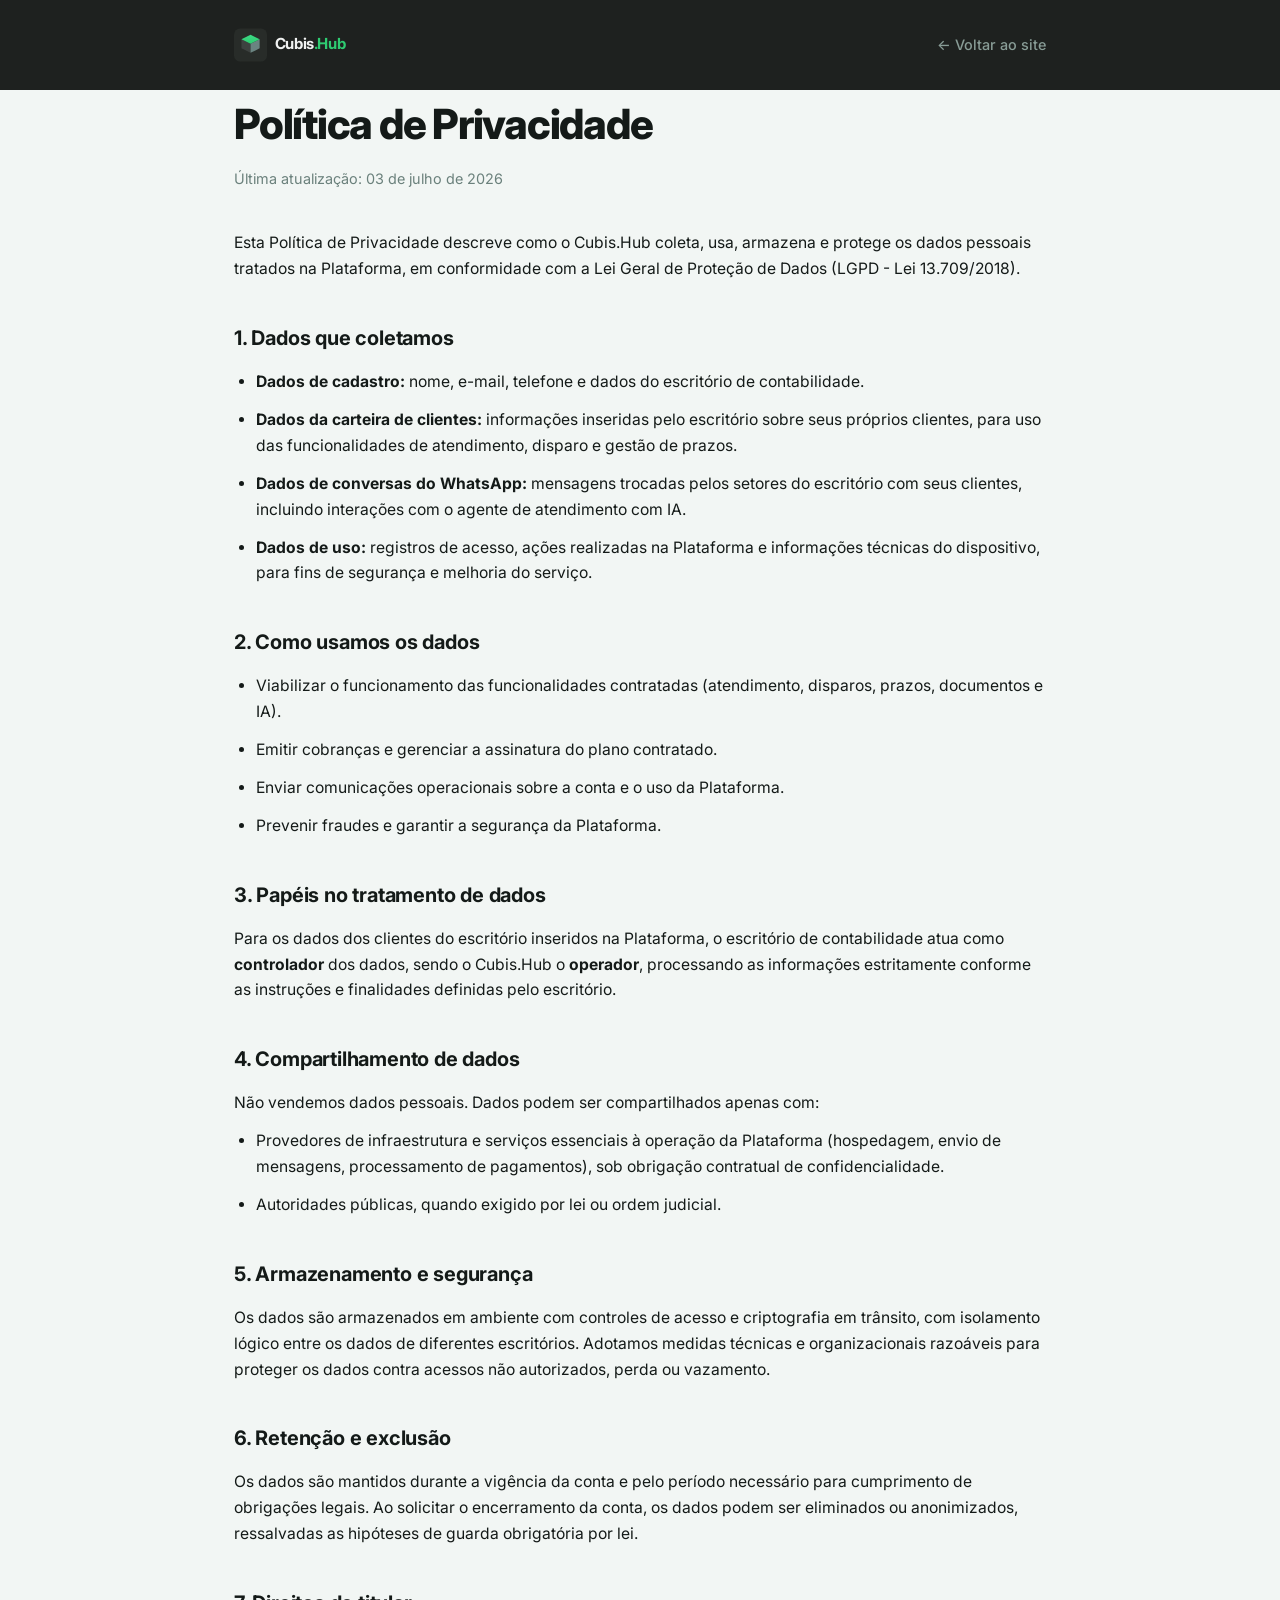
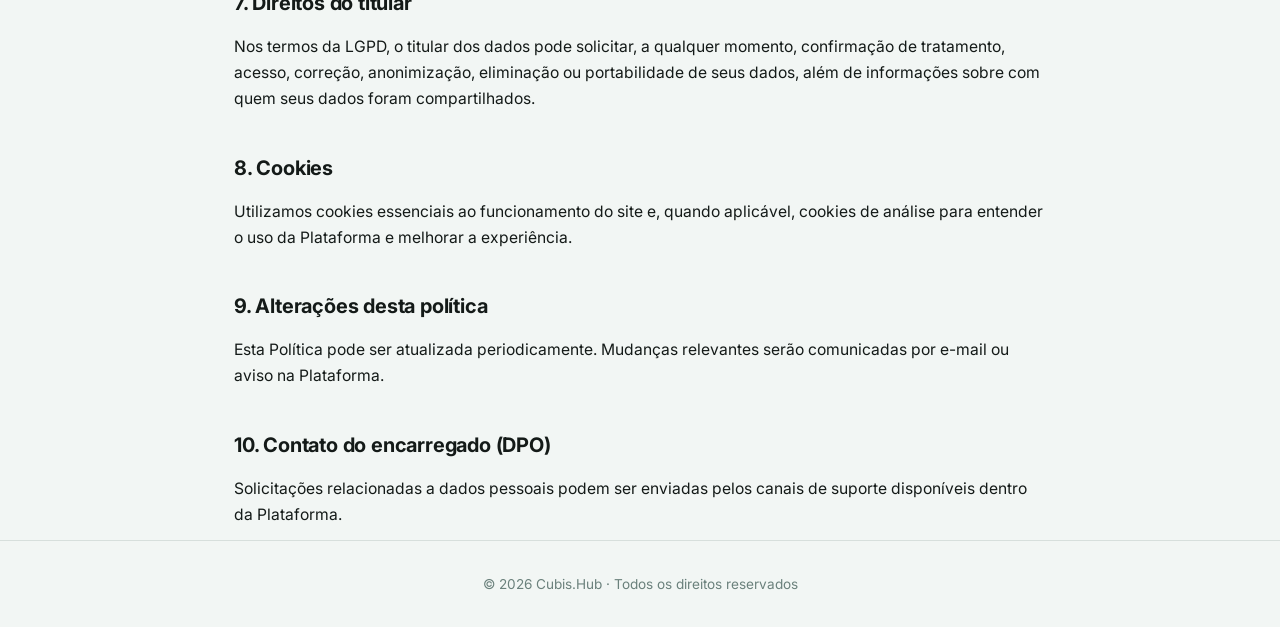
==== privacidade.html @ 046036e1 "Ajusta planos, adiciona FAQ, termos/privacidade e efeitos visuais - Planos: valores, limites e desco" ====
<!DOCTYPE html>
<html lang="pt-BR">
<head>
<meta charset="UTF-8" />
<meta name="viewport" content="width=device-width, initial-scale=1.0" />
<title>Política de Privacidade | Cubis.Hub</title>
<meta name="robots" content="noindex" />
<link rel="icon" type="image/svg+xml" href="assets/favicon.svg" />
<link rel="preconnect" href="https://fonts.googleapis.com" />
<link rel="preconnect" href="https://fonts.gstatic.com" crossorigin />
<link href="https://fonts.googleapis.com/css2?family=Inter:wght@400;500;600;700;800&display=swap" rel="stylesheet" />
<style>
  :root {
    --green: #2ECC71; --green-light: #3DDA85; --green-deep: #1F8F52;
    --ink: #141A18; --ink-soft: #6B817C;
    --bg: #F2F6F4; --card: #FFFFFF; --border: rgba(90,116,112,0.18);
    --dark: #1E211F; --dark-fg: #F0F2F1; --dark-muted: #889C96; --dark-border: rgba(106,132,129,0.22);
  }
  * { margin: 0; padding: 0; box-sizing: border-box; }
  body { font-family: 'Inter', system-ui, sans-serif; background: var(--bg); color: var(--ink); line-height: 1.65; -webkit-font-smoothing: antialiased; }
  .wrap { max-width: 860px; margin: 0 auto; padding: 0 24px; }
  header { background: var(--dark); padding: 24px 0; }
  header .wrap { display: flex; align-items: center; justify-content: space-between; }
  .logo { height: 42px; display: block; }
  .back { color: var(--dark-muted); font-size: 0.9rem; font-weight: 500; text-decoration: none; transition: color .2s; }
  .back:hover { color: var(--dark-fg); }
  main { padding: 64px 0 96px; }
  main h1 { font-size: clamp(1.9rem,4vw,2.6rem); font-weight: 800; letter-spacing: -0.03em; margin-bottom: 8px; }
  main .updated { color: var(--ink-soft); font-size: 0.9rem; margin-bottom: 40px; }
  main h2 { font-size: 1.25rem; font-weight: 700; margin: 40px 0 14px; letter-spacing: -0.01em; }
  main p, main li { color: var(--ink); font-size: 0.98rem; margin-bottom: 12px; }
  main ul { padding-left: 22px; margin-bottom: 12px; }
  main a { color: var(--green-deep); }
  footer { border-top: 1px solid var(--border); padding: 32px 0; text-align: center; color: var(--ink-soft); font-size: 0.85rem; }
  @media (max-width: 560px) { main { padding: 40px 0 64px; } }
</style>
</head>
<body>

<header>
  <div class="wrap">
    <a href="index.html" aria-label="Cubis.Hub">
      <svg class="logo" viewBox="0 0 210 66" role="img" aria-label="Cubis.Hub">
        <defs><linearGradient id="lg1" x1="0" y1="0" x2="0" y2="1"><stop offset="0%" stop-color="#3DDA85"/><stop offset="100%" stop-color="#2ECC71"/></linearGradient></defs>
        <rect x="0" y="7" width="52" height="52" rx="10" fill="#282C29"/>
        <g transform="translate(0,7) scale(0.65)">
          <polygon points="18,26 40,37 40,59 18,48" fill="#3D4240"/>
          <polygon points="62,26 62,48 40,59 40,37" fill="#6A8481"/>
          <polygon points="40,15 62,26 40,37 18,26" fill="url(#lg1)"/>
        </g>
        <text x="64" y="40" font-family="Inter, sans-serif" font-size="24" font-weight="700" letter-spacing="-0.025em"><tspan fill="#F0F2F1">Cubis</tspan><tspan fill="#2ECC71">.Hub</tspan></text>
      </svg>
    </a>
    <a class="back" href="index.html">&larr; Voltar ao site</a>
  </div>
</header>

<main class="wrap">
  <h1>Política de Privacidade</h1>
  <p class="updated">Última atualização: 03 de julho de 2026</p>

  <p>Esta Política de Privacidade descreve como o Cubis.Hub coleta, usa, armazena e protege os dados pessoais tratados na Plataforma, em conformidade com a Lei Geral de Proteção de Dados (LGPD - Lei 13.709/2018).</p>

  <h2>1. Dados que coletamos</h2>
  <ul>
    <li><strong>Dados de cadastro:</strong> nome, e-mail, telefone e dados do escritório de contabilidade.</li>
    <li><strong>Dados da carteira de clientes:</strong> informações inseridas pelo escritório sobre seus próprios clientes, para uso das funcionalidades de atendimento, disparo e gestão de prazos.</li>
    <li><strong>Dados de conversas do WhatsApp:</strong> mensagens trocadas pelos setores do escritório com seus clientes, incluindo interações com o agente de atendimento com IA.</li>
    <li><strong>Dados de uso:</strong> registros de acesso, ações realizadas na Plataforma e informações técnicas do dispositivo, para fins de segurança e melhoria do serviço.</li>
  </ul>

  <h2>2. Como usamos os dados</h2>
  <ul>
    <li>Viabilizar o funcionamento das funcionalidades contratadas (atendimento, disparos, prazos, documentos e IA).</li>
    <li>Emitir cobranças e gerenciar a assinatura do plano contratado.</li>
    <li>Enviar comunicações operacionais sobre a conta e o uso da Plataforma.</li>
    <li>Prevenir fraudes e garantir a segurança da Plataforma.</li>
  </ul>

  <h2>3. Papéis no tratamento de dados</h2>
  <p>Para os dados dos clientes do escritório inseridos na Plataforma, o escritório de contabilidade atua como <strong>controlador</strong> dos dados, sendo o Cubis.Hub o <strong>operador</strong>, processando as informações estritamente conforme as instruções e finalidades definidas pelo escritório.</p>

  <h2>4. Compartilhamento de dados</h2>
  <p>Não vendemos dados pessoais. Dados podem ser compartilhados apenas com:</p>
  <ul>
    <li>Provedores de infraestrutura e serviços essenciais à operação da Plataforma (hospedagem, envio de mensagens, processamento de pagamentos), sob obrigação contratual de confidencialidade.</li>
    <li>Autoridades públicas, quando exigido por lei ou ordem judicial.</li>
  </ul>

  <h2>5. Armazenamento e segurança</h2>
  <p>Os dados são armazenados em ambiente com controles de acesso e criptografia em trânsito, com isolamento lógico entre os dados de diferentes escritórios. Adotamos medidas técnicas e organizacionais razoáveis para proteger os dados contra acessos não autorizados, perda ou vazamento.</p>

  <h2>6. Retenção e exclusão</h2>
  <p>Os dados são mantidos durante a vigência da conta e pelo período necessário para cumprimento de obrigações legais. Ao solicitar o encerramento da conta, os dados podem ser eliminados ou anonimizados, ressalvadas as hipóteses de guarda obrigatória por lei.</p>

  <h2>7. Direitos do titular</h2>
  <p>Nos termos da LGPD, o titular dos dados pode solicitar, a qualquer momento, confirmação de tratamento, acesso, correção, anonimização, eliminação ou portabilidade de seus dados, além de informações sobre com quem seus dados foram compartilhados.</p>

  <h2>8. Cookies</h2>
  <p>Utilizamos cookies essenciais ao funcionamento do site e, quando aplicável, cookies de análise para entender o uso da Plataforma e melhorar a experiência.</p>

  <h2>9. Alterações desta política</h2>
  <p>Esta Política pode ser atualizada periodicamente. Mudanças relevantes serão comunicadas por e-mail ou aviso na Plataforma.</p>

  <h2>10. Contato do encarregado (DPO)</h2>
  <p>Solicitações relacionadas a dados pessoais podem ser enviadas pelos canais de suporte disponíveis dentro da Plataforma.</p>
</main>

<footer>
  <div class="wrap">© 2026 Cubis.Hub · Todos os direitos reservados</div>
</footer>

</body>
</html>
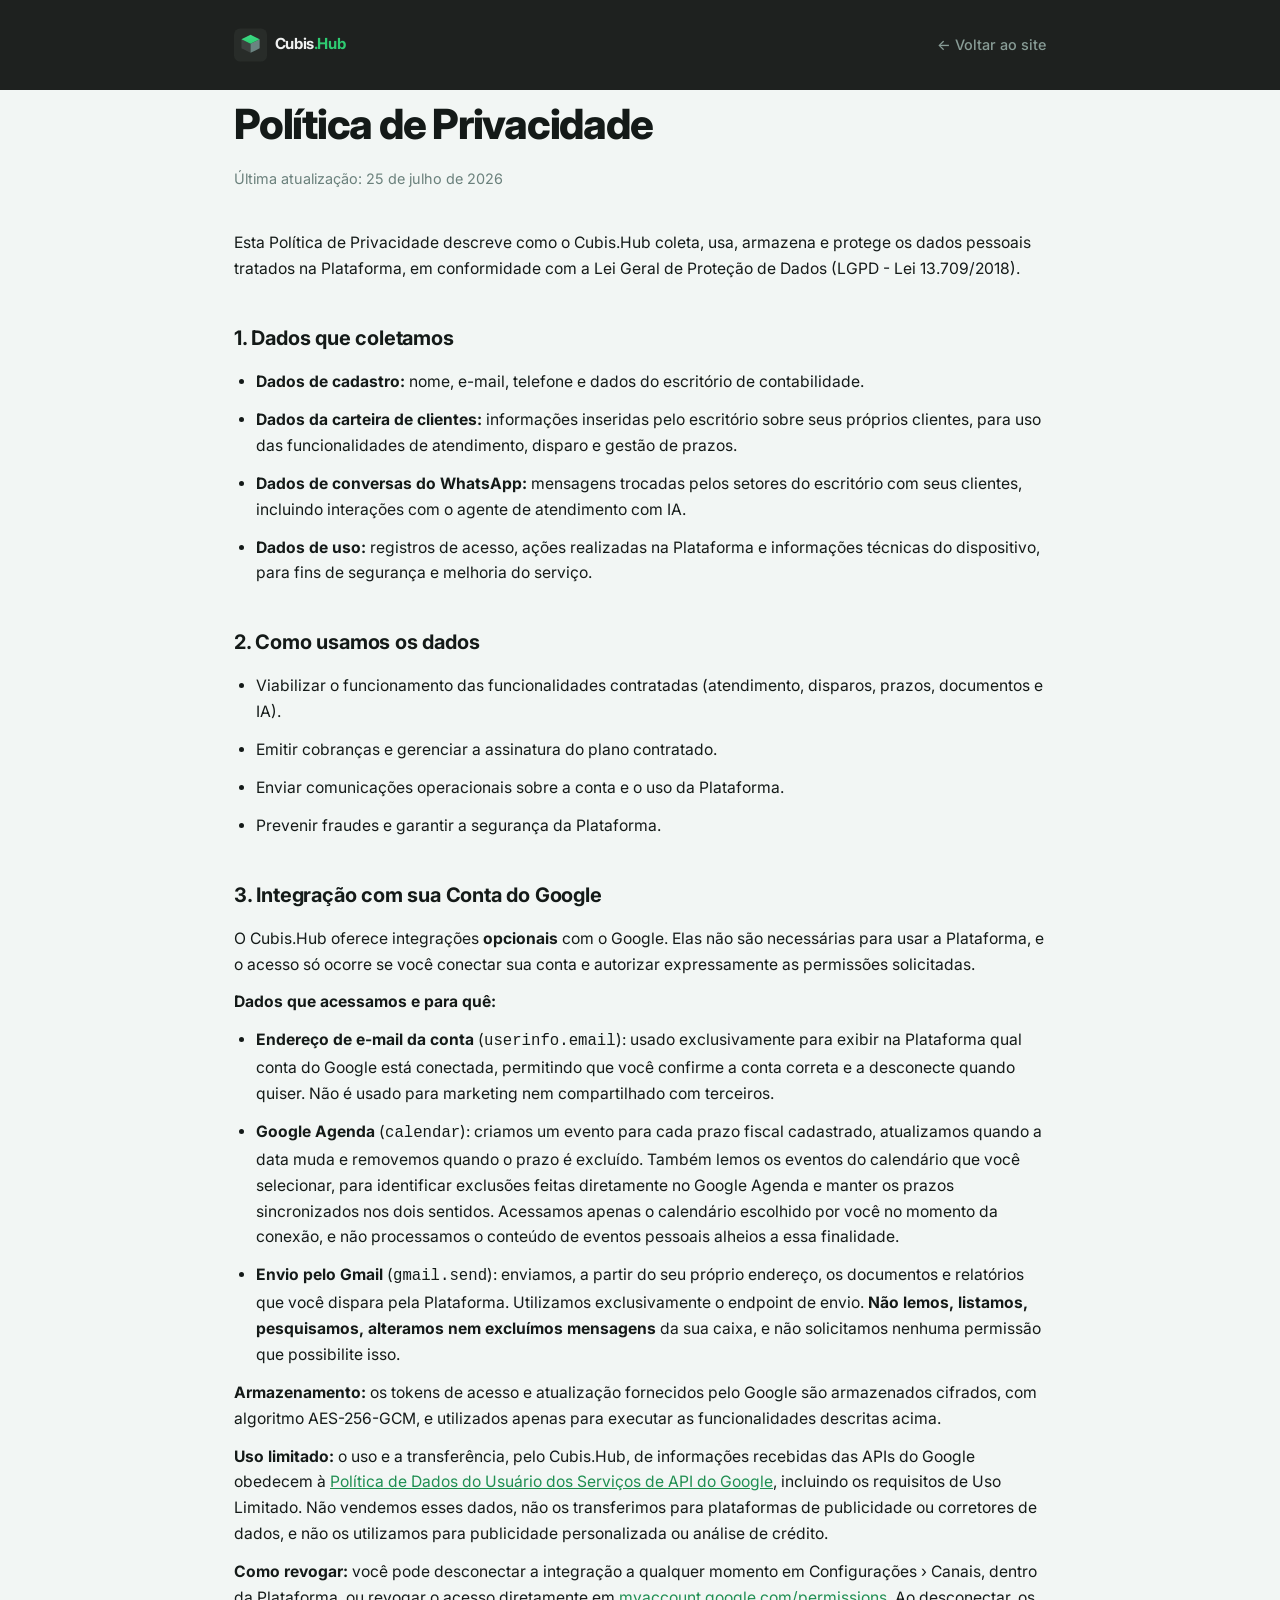
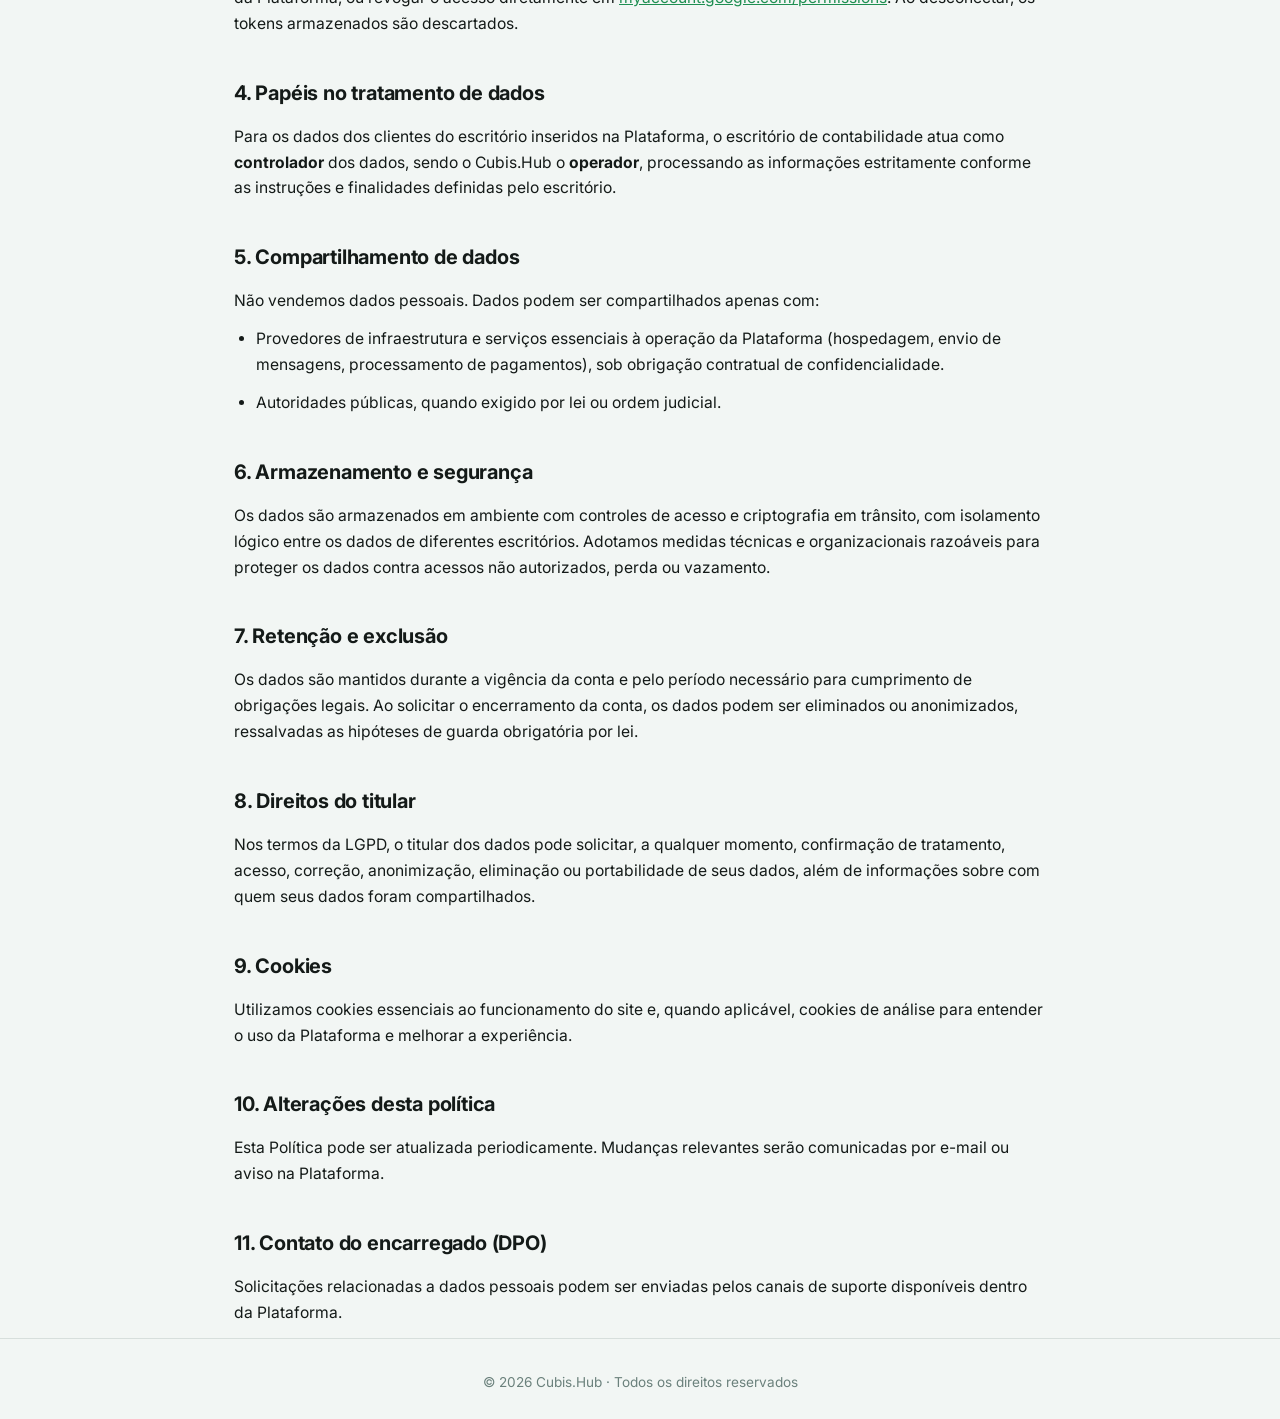
==== commit fe1528c2: "Divulga na politica de privacidade o uso de dados da Conta do Google A politica nao mencionava as in" ====
--- a/privacidade.html
+++ b/privacidade.html
@@ -4,7 +4,6 @@
 <meta charset="UTF-8" />
 <meta name="viewport" content="width=device-width, initial-scale=1.0" />
 <title>Política de Privacidade | Cubis.Hub</title>
-<meta name="robots" content="noindex" />
 <link rel="icon" type="image/svg+xml" href="assets/favicon.svg" />
 <link rel="preconnect" href="https://fonts.googleapis.com" />
 <link rel="preconnect" href="https://fonts.gstatic.com" crossorigin />
@@ -57,7 +56,7 @@
 
 <main class="wrap">
   <h1>Política de Privacidade</h1>
-  <p class="updated">Última atualização: 03 de julho de 2026</p>
+  <p class="updated">Última atualização: 25 de julho de 2026</p>
 
   <p>Esta Política de Privacidade descreve como o Cubis.Hub coleta, usa, armazena e protege os dados pessoais tratados na Plataforma, em conformidade com a Lei Geral de Proteção de Dados (LGPD - Lei 13.709/2018).</p>
 
@@ -77,32 +76,48 @@
     <li>Prevenir fraudes e garantir a segurança da Plataforma.</li>
   </ul>
 
-  <h2>3. Papéis no tratamento de dados</h2>
+  <h2>3. Integração com sua Conta do Google</h2>
+  <p>O Cubis.Hub oferece integrações <strong>opcionais</strong> com o Google. Elas não são necessárias para usar a Plataforma, e o acesso só ocorre se você conectar sua conta e autorizar expressamente as permissões solicitadas.</p>
+
+  <p><strong>Dados que acessamos e para quê:</strong></p>
+  <ul>
+    <li><strong>Endereço de e-mail da conta</strong> (<code>userinfo.email</code>): usado exclusivamente para exibir na Plataforma qual conta do Google está conectada, permitindo que você confirme a conta correta e a desconecte quando quiser. Não é usado para marketing nem compartilhado com terceiros.</li>
+    <li><strong>Google Agenda</strong> (<code>calendar</code>): criamos um evento para cada prazo fiscal cadastrado, atualizamos quando a data muda e removemos quando o prazo é excluído. Também lemos os eventos do calendário que você selecionar, para identificar exclusões feitas diretamente no Google Agenda e manter os prazos sincronizados nos dois sentidos. Acessamos apenas o calendário escolhido por você no momento da conexão, e não processamos o conteúdo de eventos pessoais alheios a essa finalidade.</li>
+    <li><strong>Envio pelo Gmail</strong> (<code>gmail.send</code>): enviamos, a partir do seu próprio endereço, os documentos e relatórios que você dispara pela Plataforma. Utilizamos exclusivamente o endpoint de envio. <strong>Não lemos, listamos, pesquisamos, alteramos nem excluímos mensagens</strong> da sua caixa, e não solicitamos nenhuma permissão que possibilite isso.</li>
+  </ul>
+
+  <p><strong>Armazenamento:</strong> os tokens de acesso e atualização fornecidos pelo Google são armazenados cifrados, com algoritmo AES-256-GCM, e utilizados apenas para executar as funcionalidades descritas acima.</p>
+
+  <p><strong>Uso limitado:</strong> o uso e a transferência, pelo Cubis.Hub, de informações recebidas das APIs do Google obedecem à <a href="https://developers.google.com/terms/api-services-user-data-policy" target="_blank" rel="noopener">Política de Dados do Usuário dos Serviços de API do Google</a>, incluindo os requisitos de Uso Limitado. Não vendemos esses dados, não os transferimos para plataformas de publicidade ou corretores de dados, e não os utilizamos para publicidade personalizada ou análise de crédito.</p>
+
+  <p><strong>Como revogar:</strong> você pode desconectar a integração a qualquer momento em Configurações &rsaquo; Canais, dentro da Plataforma, ou revogar o acesso diretamente em <a href="https://myaccount.google.com/permissions" target="_blank" rel="noopener">myaccount.google.com/permissions</a>. Ao desconectar, os tokens armazenados são descartados.</p>
+
+  <h2>4. Papéis no tratamento de dados</h2>
   <p>Para os dados dos clientes do escritório inseridos na Plataforma, o escritório de contabilidade atua como <strong>controlador</strong> dos dados, sendo o Cubis.Hub o <strong>operador</strong>, processando as informações estritamente conforme as instruções e finalidades definidas pelo escritório.</p>
 
-  <h2>4. Compartilhamento de dados</h2>
+  <h2>5. Compartilhamento de dados</h2>
   <p>Não vendemos dados pessoais. Dados podem ser compartilhados apenas com:</p>
   <ul>
     <li>Provedores de infraestrutura e serviços essenciais à operação da Plataforma (hospedagem, envio de mensagens, processamento de pagamentos), sob obrigação contratual de confidencialidade.</li>
     <li>Autoridades públicas, quando exigido por lei ou ordem judicial.</li>
   </ul>
 
-  <h2>5. Armazenamento e segurança</h2>
+  <h2>6. Armazenamento e segurança</h2>
   <p>Os dados são armazenados em ambiente com controles de acesso e criptografia em trânsito, com isolamento lógico entre os dados de diferentes escritórios. Adotamos medidas técnicas e organizacionais razoáveis para proteger os dados contra acessos não autorizados, perda ou vazamento.</p>
 
-  <h2>6. Retenção e exclusão</h2>
+  <h2>7. Retenção e exclusão</h2>
   <p>Os dados são mantidos durante a vigência da conta e pelo período necessário para cumprimento de obrigações legais. Ao solicitar o encerramento da conta, os dados podem ser eliminados ou anonimizados, ressalvadas as hipóteses de guarda obrigatória por lei.</p>
 
-  <h2>7. Direitos do titular</h2>
+  <h2>8. Direitos do titular</h2>
   <p>Nos termos da LGPD, o titular dos dados pode solicitar, a qualquer momento, confirmação de tratamento, acesso, correção, anonimização, eliminação ou portabilidade de seus dados, além de informações sobre com quem seus dados foram compartilhados.</p>
 
-  <h2>8. Cookies</h2>
+  <h2>9. Cookies</h2>
   <p>Utilizamos cookies essenciais ao funcionamento do site e, quando aplicável, cookies de análise para entender o uso da Plataforma e melhorar a experiência.</p>
 
-  <h2>9. Alterações desta política</h2>
+  <h2>10. Alterações desta política</h2>
   <p>Esta Política pode ser atualizada periodicamente. Mudanças relevantes serão comunicadas por e-mail ou aviso na Plataforma.</p>
 
-  <h2>10. Contato do encarregado (DPO)</h2>
+  <h2>11. Contato do encarregado (DPO)</h2>
   <p>Solicitações relacionadas a dados pessoais podem ser enviadas pelos canais de suporte disponíveis dentro da Plataforma.</p>
 </main>
 
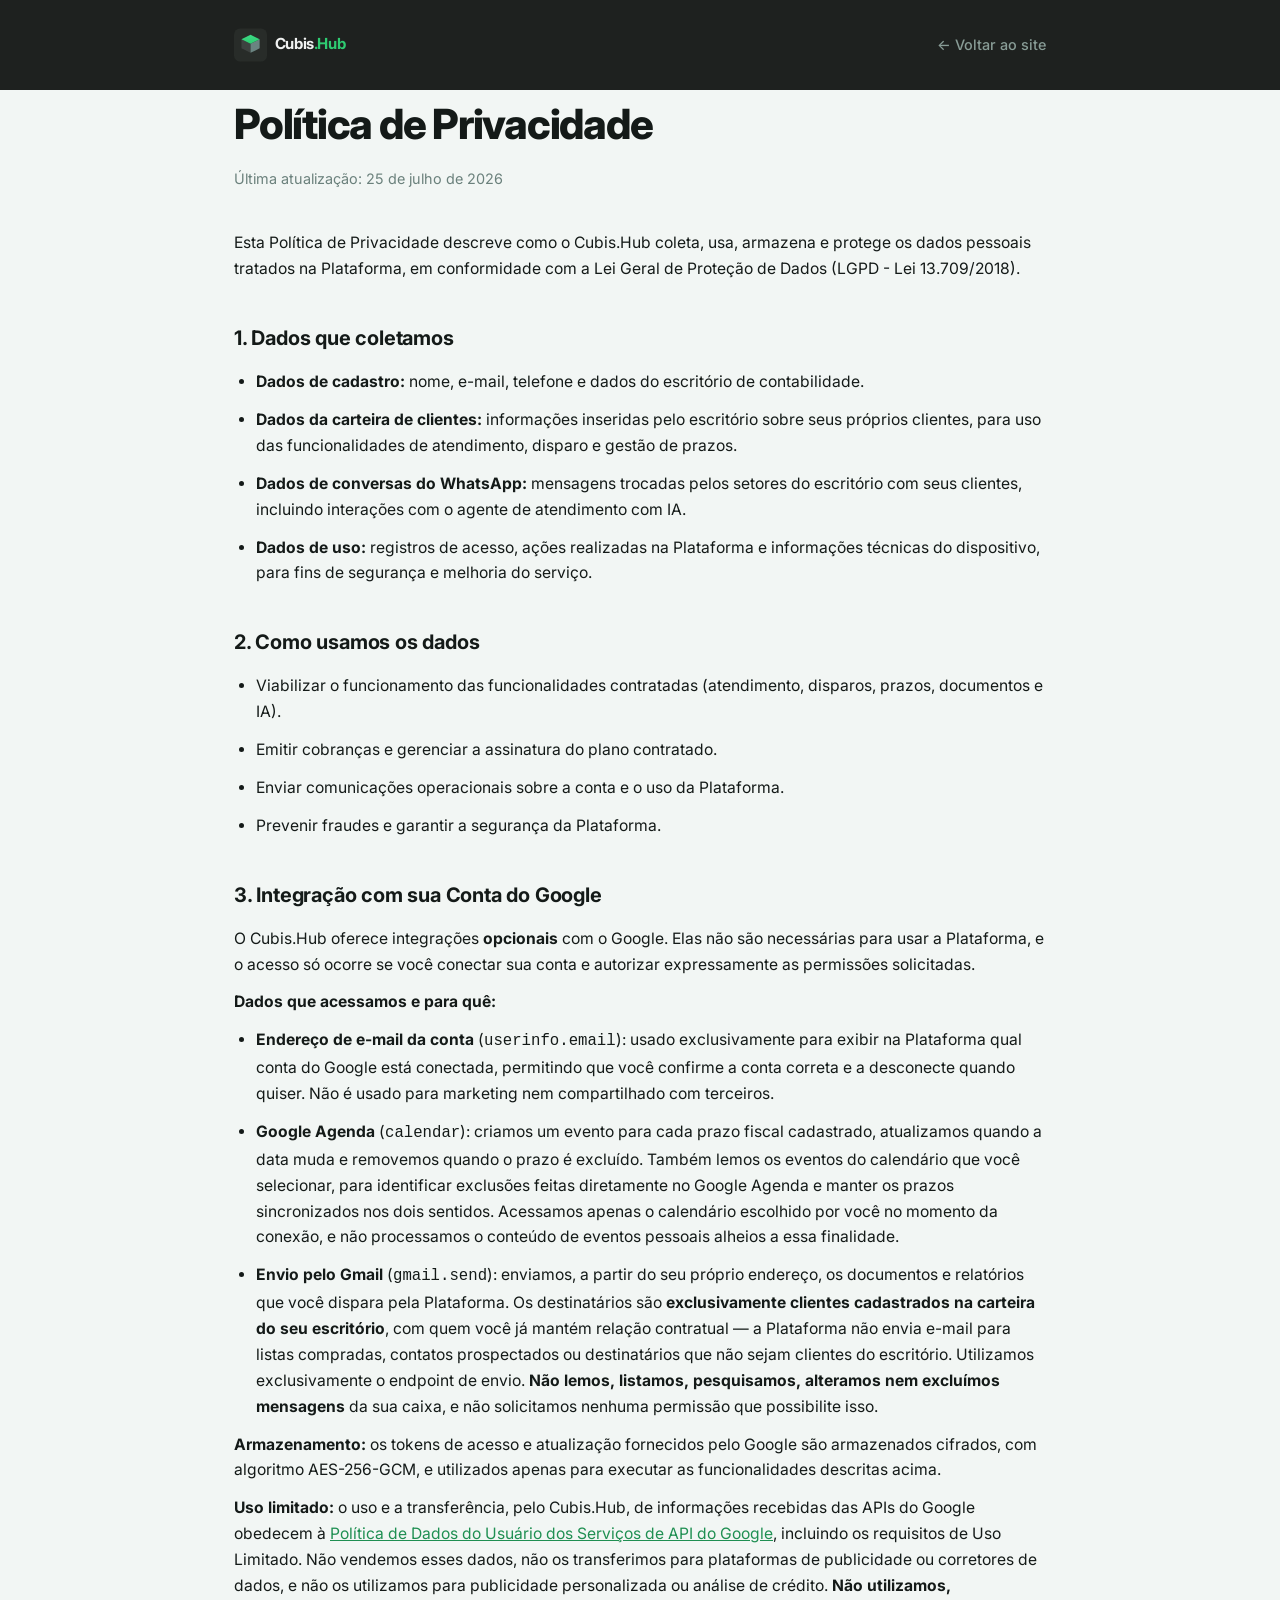
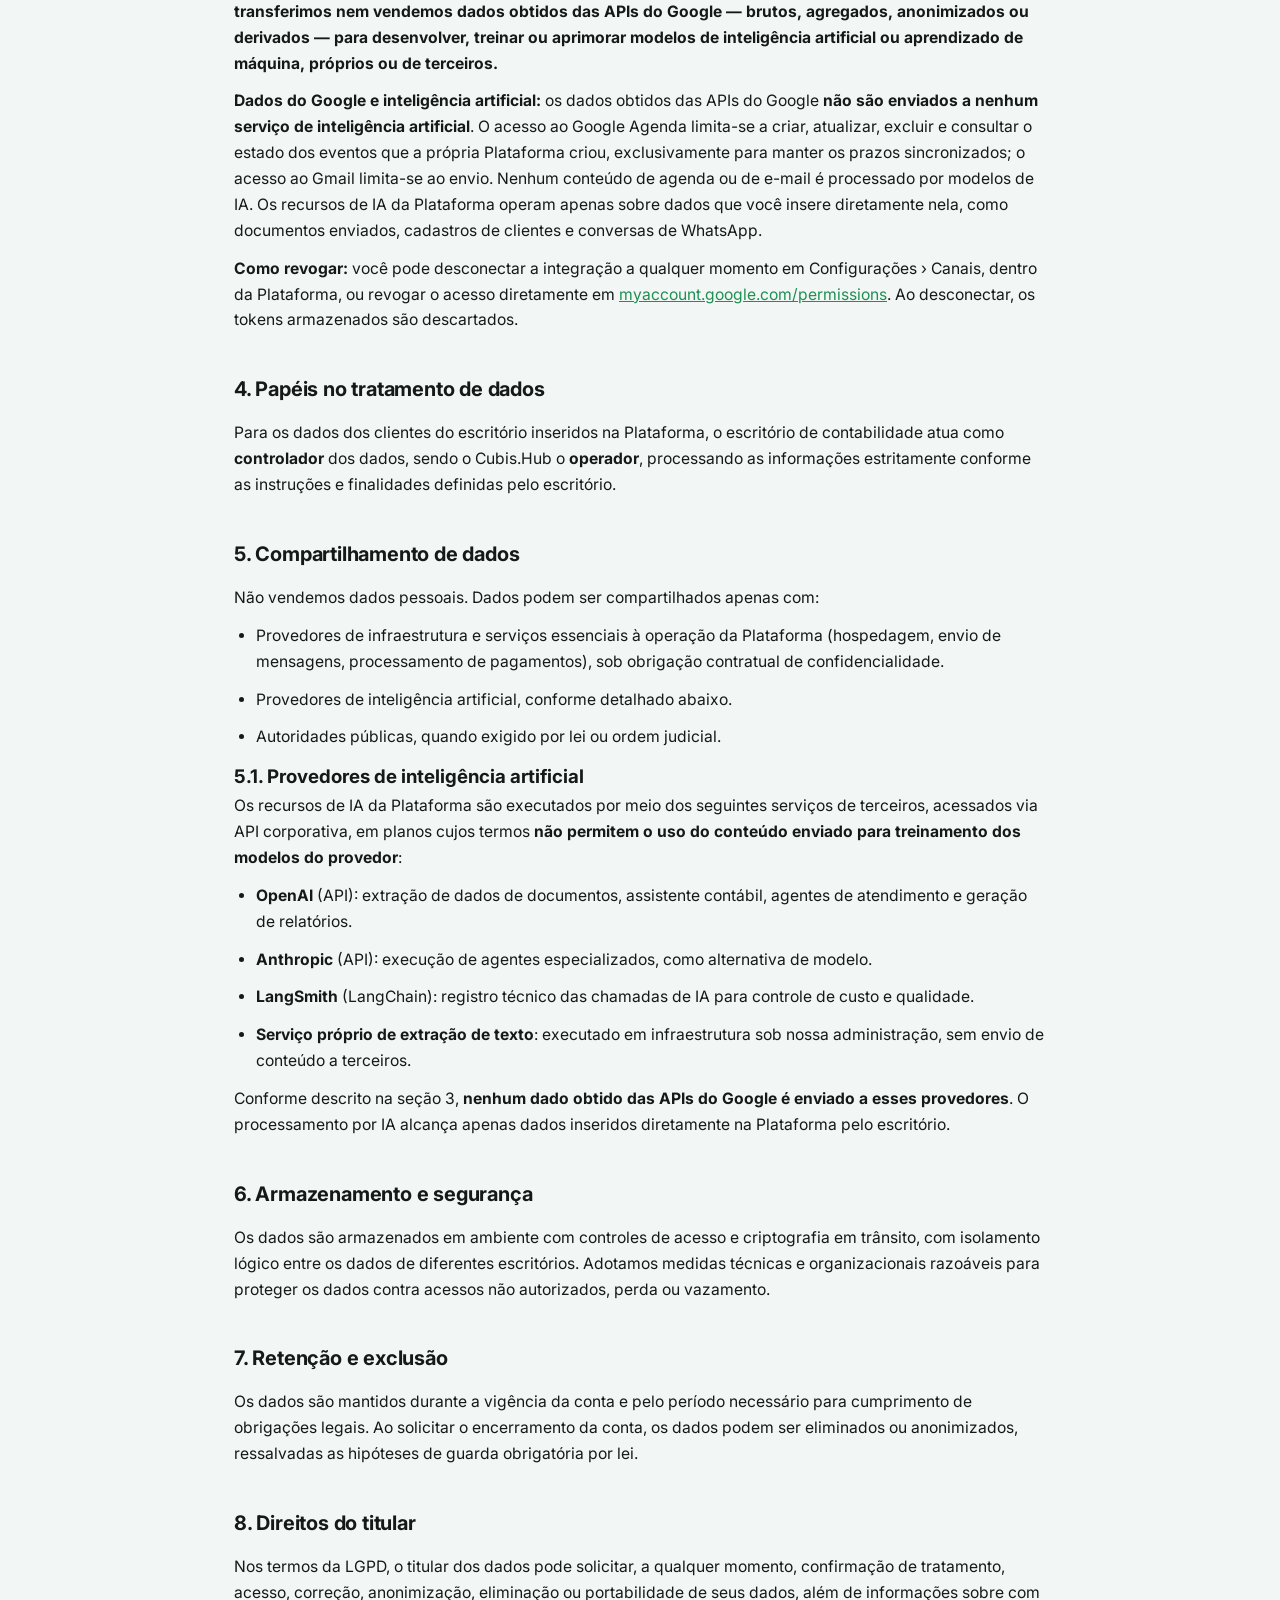
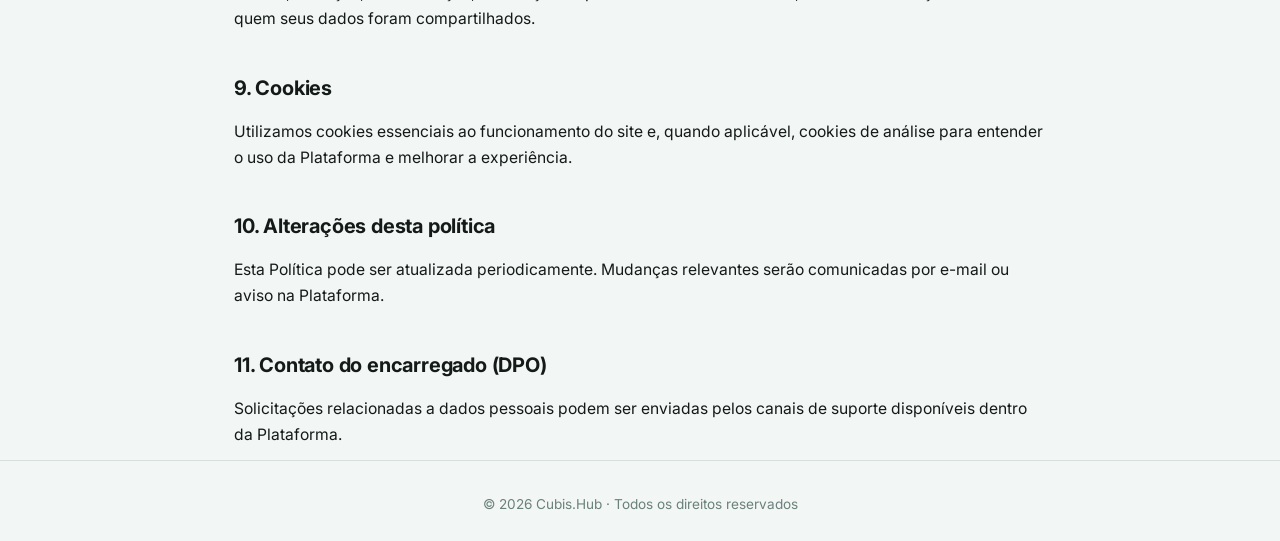
==== commit b97471e6: "Remove linguagem de "envio em massa" e divulga o uso de IA O Google reprovou a verificacao do gmail." ====
--- a/privacidade.html
+++ b/privacidade.html
@@ -83,12 +83,14 @@
   <ul>
     <li><strong>Endereço de e-mail da conta</strong> (<code>userinfo.email</code>): usado exclusivamente para exibir na Plataforma qual conta do Google está conectada, permitindo que você confirme a conta correta e a desconecte quando quiser. Não é usado para marketing nem compartilhado com terceiros.</li>
     <li><strong>Google Agenda</strong> (<code>calendar</code>): criamos um evento para cada prazo fiscal cadastrado, atualizamos quando a data muda e removemos quando o prazo é excluído. Também lemos os eventos do calendário que você selecionar, para identificar exclusões feitas diretamente no Google Agenda e manter os prazos sincronizados nos dois sentidos. Acessamos apenas o calendário escolhido por você no momento da conexão, e não processamos o conteúdo de eventos pessoais alheios a essa finalidade.</li>
-    <li><strong>Envio pelo Gmail</strong> (<code>gmail.send</code>): enviamos, a partir do seu próprio endereço, os documentos e relatórios que você dispara pela Plataforma. Utilizamos exclusivamente o endpoint de envio. <strong>Não lemos, listamos, pesquisamos, alteramos nem excluímos mensagens</strong> da sua caixa, e não solicitamos nenhuma permissão que possibilite isso.</li>
+    <li><strong>Envio pelo Gmail</strong> (<code>gmail.send</code>): enviamos, a partir do seu próprio endereço, os documentos e relatórios que você dispara pela Plataforma. Os destinatários são <strong>exclusivamente clientes cadastrados na carteira do seu escritório</strong>, com quem você já mantém relação contratual — a Plataforma não envia e-mail para listas compradas, contatos prospectados ou destinatários que não sejam clientes do escritório. Utilizamos exclusivamente o endpoint de envio. <strong>Não lemos, listamos, pesquisamos, alteramos nem excluímos mensagens</strong> da sua caixa, e não solicitamos nenhuma permissão que possibilite isso.</li>
   </ul>
 
   <p><strong>Armazenamento:</strong> os tokens de acesso e atualização fornecidos pelo Google são armazenados cifrados, com algoritmo AES-256-GCM, e utilizados apenas para executar as funcionalidades descritas acima.</p>
 
-  <p><strong>Uso limitado:</strong> o uso e a transferência, pelo Cubis.Hub, de informações recebidas das APIs do Google obedecem à <a href="https://developers.google.com/terms/api-services-user-data-policy" target="_blank" rel="noopener">Política de Dados do Usuário dos Serviços de API do Google</a>, incluindo os requisitos de Uso Limitado. Não vendemos esses dados, não os transferimos para plataformas de publicidade ou corretores de dados, e não os utilizamos para publicidade personalizada ou análise de crédito.</p>
+  <p><strong>Uso limitado:</strong> o uso e a transferência, pelo Cubis.Hub, de informações recebidas das APIs do Google obedecem à <a href="https://developers.google.com/terms/api-services-user-data-policy" target="_blank" rel="noopener">Política de Dados do Usuário dos Serviços de API do Google</a>, incluindo os requisitos de Uso Limitado. Não vendemos esses dados, não os transferimos para plataformas de publicidade ou corretores de dados, e não os utilizamos para publicidade personalizada ou análise de crédito. <strong>Não utilizamos, transferimos nem vendemos dados obtidos das APIs do Google — brutos, agregados, anonimizados ou derivados — para desenvolver, treinar ou aprimorar modelos de inteligência artificial ou aprendizado de máquina, próprios ou de terceiros.</strong></p>
+
+  <p><strong>Dados do Google e inteligência artificial:</strong> os dados obtidos das APIs do Google <strong>não são enviados a nenhum serviço de inteligência artificial</strong>. O acesso ao Google Agenda limita-se a criar, atualizar, excluir e consultar o estado dos eventos que a própria Plataforma criou, exclusivamente para manter os prazos sincronizados; o acesso ao Gmail limita-se ao envio. Nenhum conteúdo de agenda ou de e-mail é processado por modelos de IA. Os recursos de IA da Plataforma operam apenas sobre dados que você insere diretamente nela, como documentos enviados, cadastros de clientes e conversas de WhatsApp.</p>
 
   <p><strong>Como revogar:</strong> você pode desconectar a integração a qualquer momento em Configurações &rsaquo; Canais, dentro da Plataforma, ou revogar o acesso diretamente em <a href="https://myaccount.google.com/permissions" target="_blank" rel="noopener">myaccount.google.com/permissions</a>. Ao desconectar, os tokens armazenados são descartados.</p>
 
@@ -99,8 +101,19 @@
   <p>Não vendemos dados pessoais. Dados podem ser compartilhados apenas com:</p>
   <ul>
     <li>Provedores de infraestrutura e serviços essenciais à operação da Plataforma (hospedagem, envio de mensagens, processamento de pagamentos), sob obrigação contratual de confidencialidade.</li>
+    <li>Provedores de inteligência artificial, conforme detalhado abaixo.</li>
     <li>Autoridades públicas, quando exigido por lei ou ordem judicial.</li>
   </ul>
+
+  <h3>5.1. Provedores de inteligência artificial</h3>
+  <p>Os recursos de IA da Plataforma são executados por meio dos seguintes serviços de terceiros, acessados via API corporativa, em planos cujos termos <strong>não permitem o uso do conteúdo enviado para treinamento dos modelos do provedor</strong>:</p>
+  <ul>
+    <li><strong>OpenAI</strong> (API): extração de dados de documentos, assistente contábil, agentes de atendimento e geração de relatórios.</li>
+    <li><strong>Anthropic</strong> (API): execução de agentes especializados, como alternativa de modelo.</li>
+    <li><strong>LangSmith</strong> (LangChain): registro técnico das chamadas de IA para controle de custo e qualidade.</li>
+    <li><strong>Serviço próprio de extração de texto</strong>: executado em infraestrutura sob nossa administração, sem envio de conteúdo a terceiros.</li>
+  </ul>
+  <p>Conforme descrito na seção 3, <strong>nenhum dado obtido das APIs do Google é enviado a esses provedores</strong>. O processamento por IA alcança apenas dados inseridos diretamente na Plataforma pelo escritório.</p>
 
   <h2>6. Armazenamento e segurança</h2>
   <p>Os dados são armazenados em ambiente com controles de acesso e criptografia em trânsito, com isolamento lógico entre os dados de diferentes escritórios. Adotamos medidas técnicas e organizacionais razoáveis para proteger os dados contra acessos não autorizados, perda ou vazamento.</p>
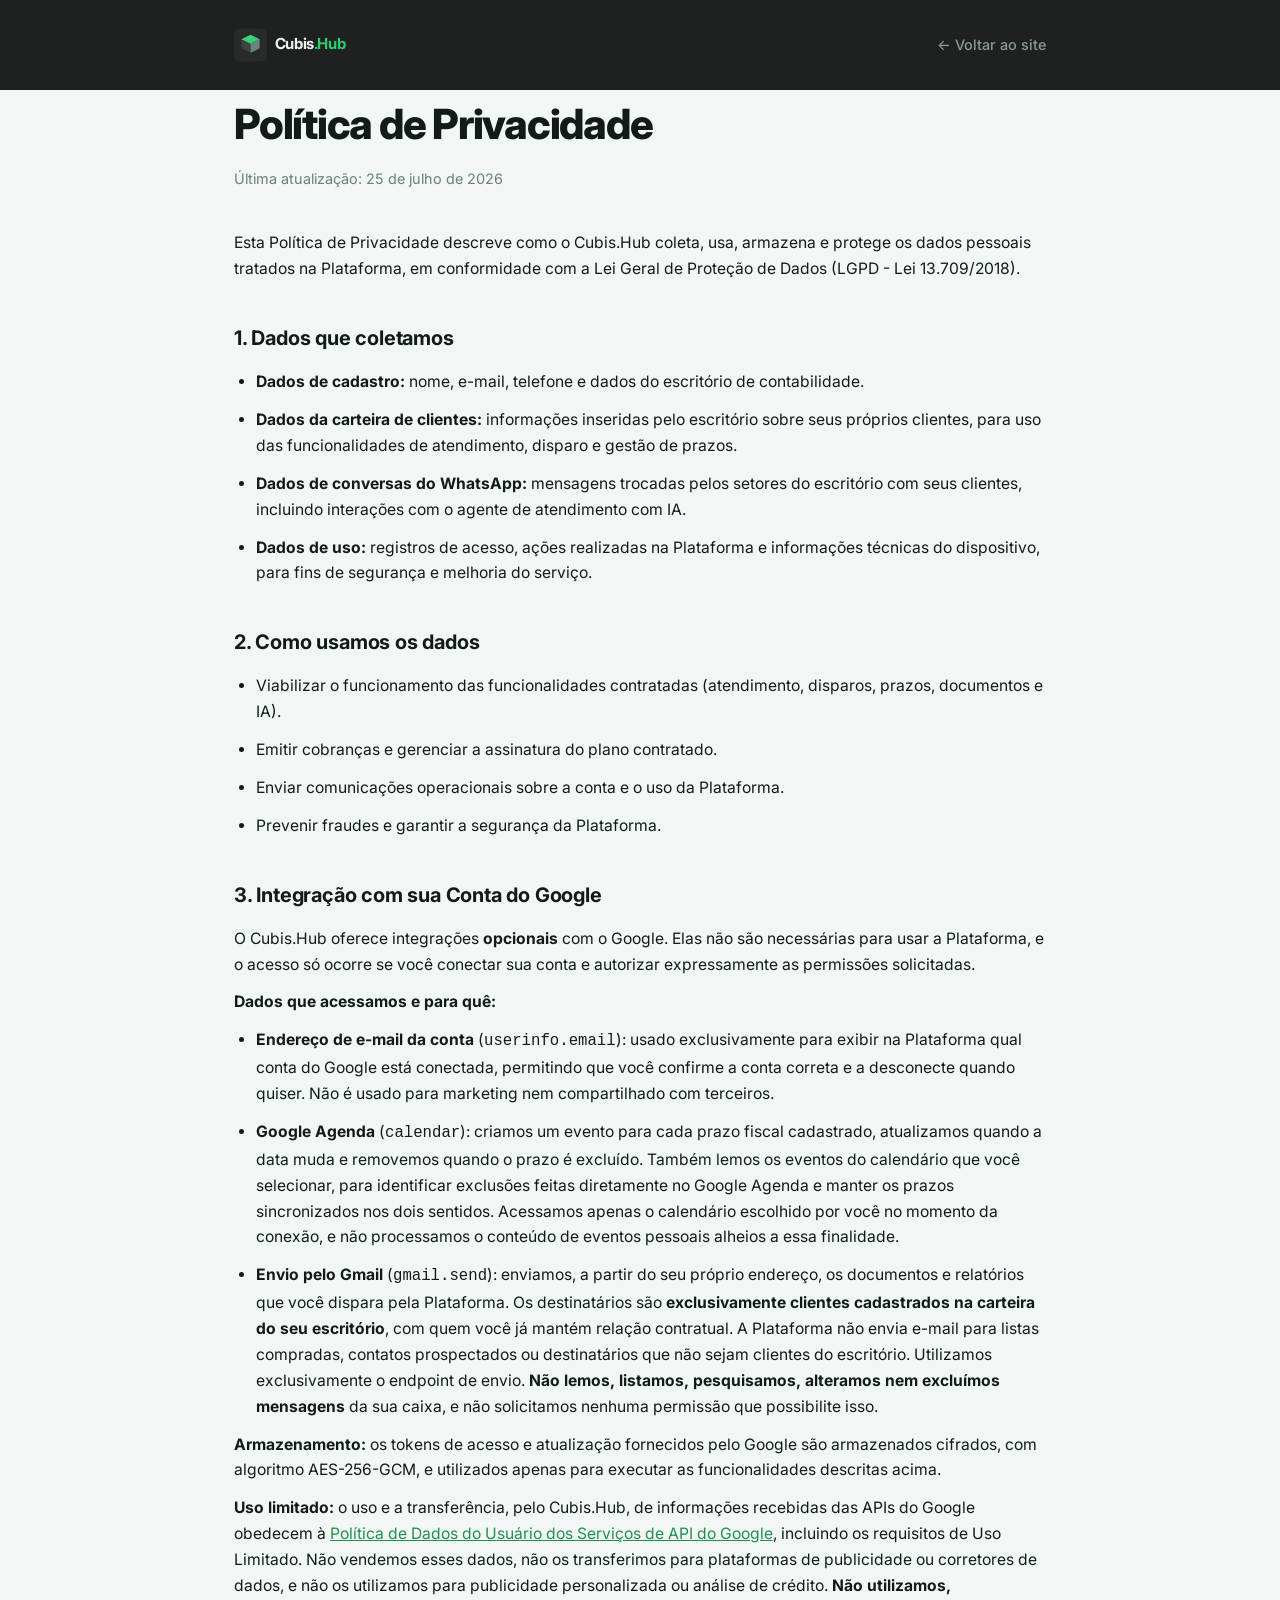
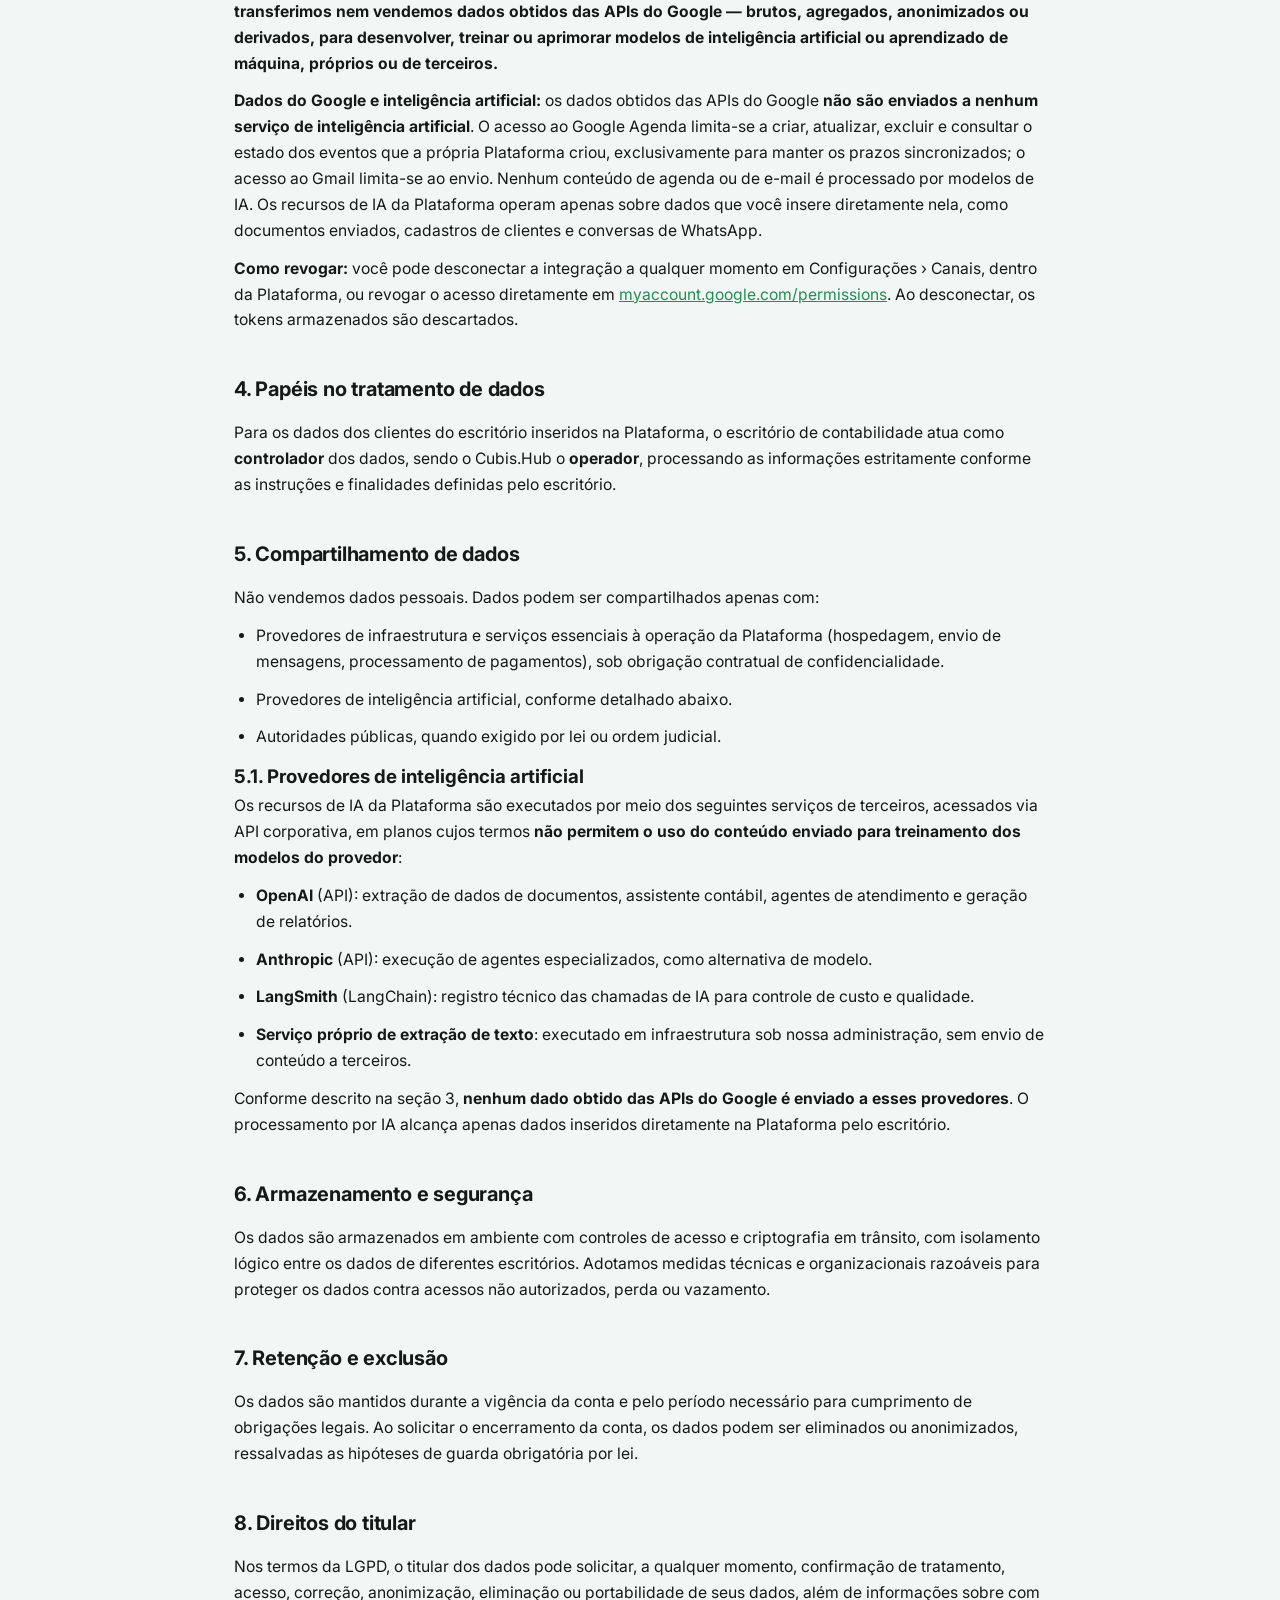
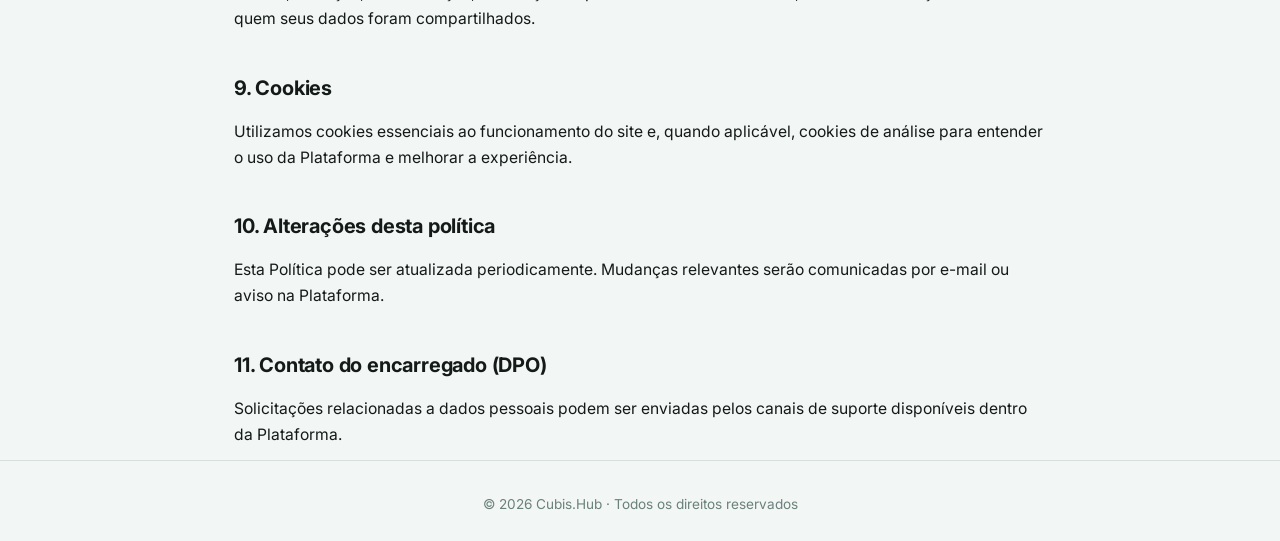
==== commit 4fa75df0: "Tira os travessoes do texto visivel Reescreve as frases em vez de so trocar o travessao por virgula," ====
--- a/privacidade.html
+++ b/privacidade.html
@@ -83,12 +83,12 @@
   <ul>
     <li><strong>Endereço de e-mail da conta</strong> (<code>userinfo.email</code>): usado exclusivamente para exibir na Plataforma qual conta do Google está conectada, permitindo que você confirme a conta correta e a desconecte quando quiser. Não é usado para marketing nem compartilhado com terceiros.</li>
     <li><strong>Google Agenda</strong> (<code>calendar</code>): criamos um evento para cada prazo fiscal cadastrado, atualizamos quando a data muda e removemos quando o prazo é excluído. Também lemos os eventos do calendário que você selecionar, para identificar exclusões feitas diretamente no Google Agenda e manter os prazos sincronizados nos dois sentidos. Acessamos apenas o calendário escolhido por você no momento da conexão, e não processamos o conteúdo de eventos pessoais alheios a essa finalidade.</li>
-    <li><strong>Envio pelo Gmail</strong> (<code>gmail.send</code>): enviamos, a partir do seu próprio endereço, os documentos e relatórios que você dispara pela Plataforma. Os destinatários são <strong>exclusivamente clientes cadastrados na carteira do seu escritório</strong>, com quem você já mantém relação contratual — a Plataforma não envia e-mail para listas compradas, contatos prospectados ou destinatários que não sejam clientes do escritório. Utilizamos exclusivamente o endpoint de envio. <strong>Não lemos, listamos, pesquisamos, alteramos nem excluímos mensagens</strong> da sua caixa, e não solicitamos nenhuma permissão que possibilite isso.</li>
+    <li><strong>Envio pelo Gmail</strong> (<code>gmail.send</code>): enviamos, a partir do seu próprio endereço, os documentos e relatórios que você dispara pela Plataforma. Os destinatários são <strong>exclusivamente clientes cadastrados na carteira do seu escritório</strong>, com quem você já mantém relação contratual. A Plataforma não envia e-mail para listas compradas, contatos prospectados ou destinatários que não sejam clientes do escritório. Utilizamos exclusivamente o endpoint de envio. <strong>Não lemos, listamos, pesquisamos, alteramos nem excluímos mensagens</strong> da sua caixa, e não solicitamos nenhuma permissão que possibilite isso.</li>
   </ul>
 
   <p><strong>Armazenamento:</strong> os tokens de acesso e atualização fornecidos pelo Google são armazenados cifrados, com algoritmo AES-256-GCM, e utilizados apenas para executar as funcionalidades descritas acima.</p>
 
-  <p><strong>Uso limitado:</strong> o uso e a transferência, pelo Cubis.Hub, de informações recebidas das APIs do Google obedecem à <a href="https://developers.google.com/terms/api-services-user-data-policy" target="_blank" rel="noopener">Política de Dados do Usuário dos Serviços de API do Google</a>, incluindo os requisitos de Uso Limitado. Não vendemos esses dados, não os transferimos para plataformas de publicidade ou corretores de dados, e não os utilizamos para publicidade personalizada ou análise de crédito. <strong>Não utilizamos, transferimos nem vendemos dados obtidos das APIs do Google — brutos, agregados, anonimizados ou derivados — para desenvolver, treinar ou aprimorar modelos de inteligência artificial ou aprendizado de máquina, próprios ou de terceiros.</strong></p>
+  <p><strong>Uso limitado:</strong> o uso e a transferência, pelo Cubis.Hub, de informações recebidas das APIs do Google obedecem à <a href="https://developers.google.com/terms/api-services-user-data-policy" target="_blank" rel="noopener">Política de Dados do Usuário dos Serviços de API do Google</a>, incluindo os requisitos de Uso Limitado. Não vendemos esses dados, não os transferimos para plataformas de publicidade ou corretores de dados, e não os utilizamos para publicidade personalizada ou análise de crédito. <strong>Não utilizamos, transferimos nem vendemos dados obtidos das APIs do Google — brutos, agregados, anonimizados ou derivados, para desenvolver, treinar ou aprimorar modelos de inteligência artificial ou aprendizado de máquina, próprios ou de terceiros.</strong></p>
 
   <p><strong>Dados do Google e inteligência artificial:</strong> os dados obtidos das APIs do Google <strong>não são enviados a nenhum serviço de inteligência artificial</strong>. O acesso ao Google Agenda limita-se a criar, atualizar, excluir e consultar o estado dos eventos que a própria Plataforma criou, exclusivamente para manter os prazos sincronizados; o acesso ao Gmail limita-se ao envio. Nenhum conteúdo de agenda ou de e-mail é processado por modelos de IA. Os recursos de IA da Plataforma operam apenas sobre dados que você insere diretamente nela, como documentos enviados, cadastros de clientes e conversas de WhatsApp.</p>
 
